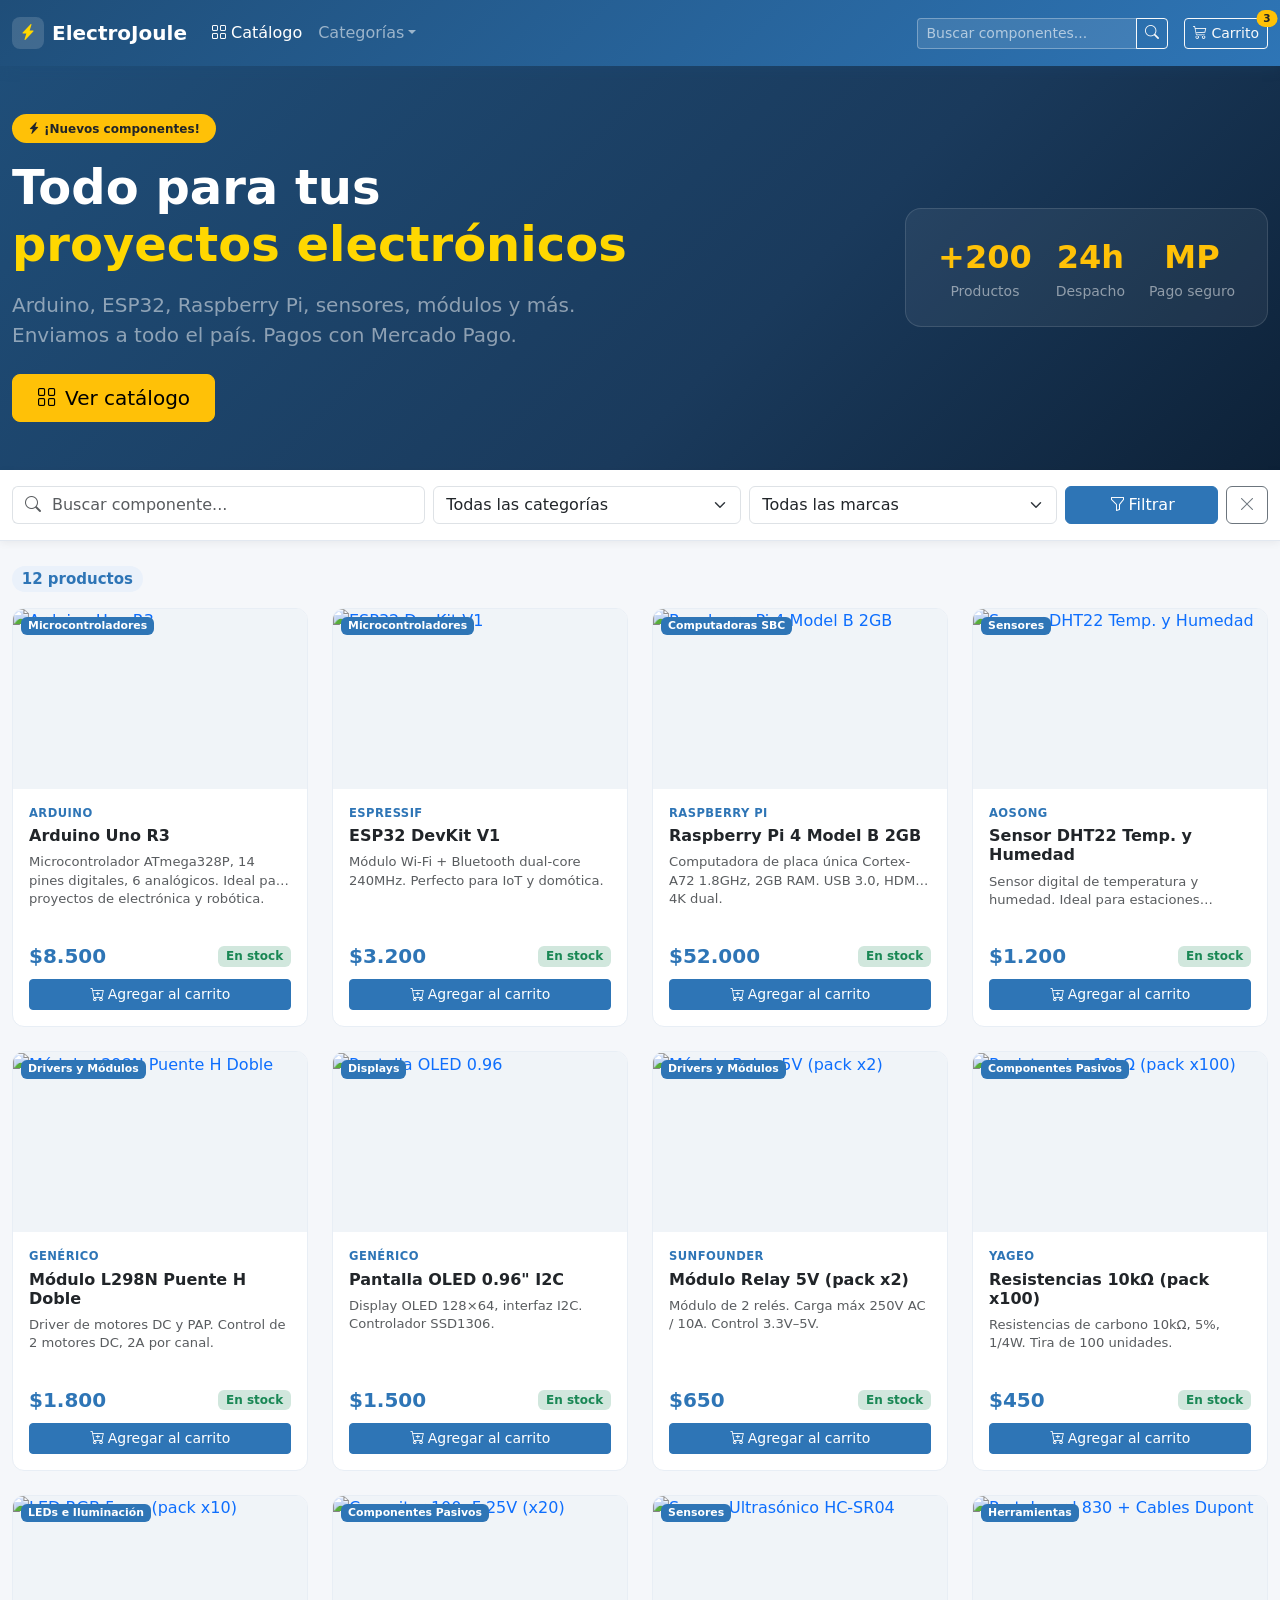
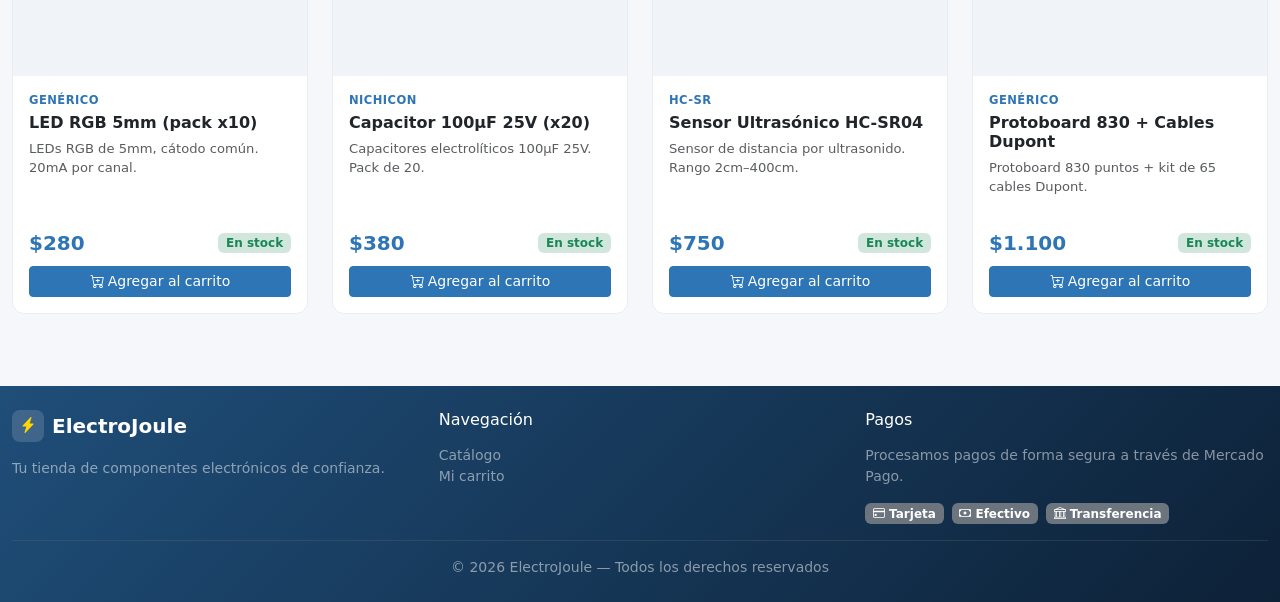
==== TiendaOnline/index.html @ 821ef391 "feat: tienda online estática (solo HTML) para captura de pantalla - Páginas HTML autocontenidas: cat" ====
<!DOCTYPE html>
<html lang="es">
<head>
    <meta charset="utf-8" />
    <meta name="viewport" content="width=device-width, initial-scale=1.0" />
    <title>Catálogo — ElectroJoule</title>
    <link rel="stylesheet" href="https://cdn.jsdelivr.net/npm/bootstrap@5.3.2/dist/css/bootstrap.min.css" />
    <link rel="stylesheet" href="https://cdn.jsdelivr.net/npm/bootstrap-icons@1.11.3/font/bootstrap-icons.min.css" />
    <link rel="stylesheet" href="estilos.css" />
</head>
<body>

<!-- Navbar -->
<nav class="navbar navbar-expand-lg navbar-dark ej-navbar">
    <div class="container-xxl">
        <a class="navbar-brand d-flex align-items-center gap-2" href="index.html">
            <span class="ej-logo-icon"><i class="bi bi-lightning-charge-fill"></i></span>
            <span class="fw-bold fs-5">ElectroJoule</span>
        </a>
        <div class="collapse navbar-collapse">
            <ul class="navbar-nav me-auto mb-2 mb-lg-0">
                <li class="nav-item"><a class="nav-link active" href="index.html"><i class="bi bi-grid me-1"></i>Catálogo</a></li>
                <li class="nav-item dropdown">
                    <a class="nav-link dropdown-toggle" href="#" data-bs-toggle="dropdown">Categorías</a>
                    <ul class="dropdown-menu dropdown-menu-dark">
                        <li><a class="dropdown-item" href="#">Microcontroladores</a></li>
                        <li><a class="dropdown-item" href="#">Sensores</a></li>
                        <li><a class="dropdown-item" href="#">Displays</a></li>
                        <li><a class="dropdown-item" href="#">Drivers y Módulos</a></li>
                    </ul>
                </li>
            </ul>
            <form class="d-flex me-3" onsubmit="return false;">
                <div class="input-group ej-searchbar">
                    <input type="text" class="form-control form-control-sm" placeholder="Buscar componentes..." />
                    <button class="btn btn-sm btn-outline-light"><i class="bi bi-search"></i></button>
                </div>
            </form>
            <a href="carrito.html" class="btn btn-outline-light btn-sm position-relative">
                <i class="bi bi-cart3 me-1"></i>Carrito
                <span class="position-absolute top-0 start-100 translate-middle badge rounded-pill bg-warning text-dark">3</span>
            </a>
        </div>
    </div>
</nav>

<!-- Hero -->
<section class="ej-hero">
    <div class="container-xxl py-5">
        <div class="row align-items-center">
            <div class="col-lg-6">
                <span class="badge bg-warning text-dark mb-3 px-3 py-2 rounded-pill">
                    <i class="bi bi-lightning-charge-fill me-1"></i>¡Nuevos componentes!
                </span>
                <h1 class="display-5 fw-bold text-white mb-3">
                    Todo para tus<br/><span class="ej-hero-accent">proyectos electrónicos</span>
                </h1>
                <p class="lead text-white-50 mb-4">
                    Arduino, ESP32, Raspberry Pi, sensores, módulos y más.<br/>
                    Enviamos a todo el país. Pagos con Mercado Pago.
                </p>
                <a href="#catalogo" class="btn btn-warning btn-lg px-4">
                    <i class="bi bi-grid me-2"></i>Ver catálogo
                </a>
            </div>
            <div class="col-lg-6 d-none d-lg-flex justify-content-end">
                <div class="ej-hero-stats d-flex gap-4">
                    <div class="text-center"><div class="fs-2 fw-bold text-warning">+200</div><div class="text-white-50 small">Productos</div></div>
                    <div class="text-center"><div class="fs-2 fw-bold text-warning">24h</div><div class="text-white-50 small">Despacho</div></div>
                    <div class="text-center"><div class="fs-2 fw-bold text-warning">MP</div><div class="text-white-50 small">Pago seguro</div></div>
                </div>
            </div>
        </div>
    </div>
</section>

<!-- Filtros -->
<section id="catalogo" class="ej-filtros-bar py-3">
    <div class="container-xxl">
        <div class="row g-2 align-items-center">
            <div class="col-md-4">
                <div class="input-group">
                    <span class="input-group-text bg-white border-end-0"><i class="bi bi-search text-muted"></i></span>
                    <input type="text" class="form-control border-start-0 ps-0" placeholder="Buscar componente..." />
                </div>
            </div>
            <div class="col-md-3">
                <select class="form-select">
                    <option>Todas las categorías</option>
                    <option>Microcontroladores</option><option>Sensores</option>
                    <option>Displays</option><option>Componentes Pasivos</option>
                </select>
            </div>
            <div class="col-md-3">
                <select class="form-select">
                    <option>Todas las marcas</option>
                    <option>Arduino</option><option>Espressif</option><option>Raspberry Pi</option>
                </select>
            </div>
            <div class="col-md-2">
                <div class="d-flex gap-2">
                    <button class="btn btn-primary flex-fill"><i class="bi bi-funnel me-1"></i>Filtrar</button>
                    <button class="btn btn-outline-secondary"><i class="bi bi-x-lg"></i></button>
                </div>
            </div>
        </div>
    </div>
</section>

<!-- Grid de productos -->
<section class="py-4">
    <div class="container-xxl">
        <h2 class="fs-5 fw-semibold mb-3">
            <span class="badge bg-primary-subtle text-primary rounded-pill">12 productos</span>
        </h2>
        <div class="row row-cols-1 row-cols-sm-2 row-cols-md-3 row-cols-xl-4 g-4" id="grid"></div>
    </div>
</section>

<!-- Footer -->
<footer class="ej-footer mt-5">
    <div class="container-xxl py-4">
        <div class="row g-4">
            <div class="col-md-4">
                <div class="d-flex align-items-center gap-2 mb-3">
                    <span class="ej-logo-icon"><i class="bi bi-lightning-charge-fill"></i></span>
                    <span class="fw-bold fs-5 text-white">ElectroJoule</span>
                </div>
                <p class="text-white-50 small">Tu tienda de componentes electrónicos de confianza.</p>
            </div>
            <div class="col-md-4">
                <h6 class="text-white mb-3">Navegación</h6>
                <ul class="list-unstyled small">
                    <li><a href="index.html" class="text-white-50 text-decoration-none">Catálogo</a></li>
                    <li><a href="carrito.html" class="text-white-50 text-decoration-none">Mi carrito</a></li>
                </ul>
            </div>
            <div class="col-md-4">
                <h6 class="text-white mb-3">Pagos</h6>
                <p class="text-white-50 small">Procesamos pagos de forma segura a través de Mercado Pago.</p>
                <div class="d-flex gap-2 flex-wrap mt-2">
                    <span class="badge bg-secondary"><i class="bi bi-credit-card me-1"></i>Tarjeta</span>
                    <span class="badge bg-secondary"><i class="bi bi-cash me-1"></i>Efectivo</span>
                    <span class="badge bg-secondary"><i class="bi bi-bank me-1"></i>Transferencia</span>
                </div>
            </div>
        </div>
        <hr class="border-secondary" />
        <p class="text-center text-white-50 small mb-0">© 2026 ElectroJoule — Todos los derechos reservados</p>
    </div>
</footer>

<script src="https://cdn.jsdelivr.net/npm/bootstrap@5.3.2/dist/js/bootstrap.bundle.min.js"></script>
<script>
const productos = [
  {n:"Arduino Uno R3", m:"Arduino", c:"Microcontroladores", p:8500, st:45, d:"Microcontrolador ATmega328P, 14 pines digitales, 6 analógicos. Ideal para proyectos de electrónica y robótica.", img:"https://placehold.co/480x340/1a1a2e/white?text=Arduino+Uno+R3"},
  {n:"ESP32 DevKit V1", m:"Espressif", c:"Microcontroladores", p:3200, st:80, d:"Módulo Wi-Fi + Bluetooth dual-core 240MHz. Perfecto para IoT y domótica.", img:"https://placehold.co/480x340/0f3460/white?text=ESP32+DevKit"},
  {n:"Raspberry Pi 4 Model B 2GB", m:"Raspberry Pi", c:"Computadoras SBC", p:52000, st:12, d:"Computadora de placa única Cortex-A72 1.8GHz, 2GB RAM. USB 3.0, HDMI 4K dual.", img:"https://placehold.co/480x340/e94560/white?text=Raspberry+Pi+4"},
  {n:"Sensor DHT22 Temp. y Humedad", m:"Aosong", c:"Sensores", p:1200, st:120, d:"Sensor digital de temperatura y humedad. Ideal para estaciones meteorológicas.", img:"https://placehold.co/480x340/533483/white?text=Sensor+DHT22"},
  {n:"Módulo L298N Puente H Doble", m:"Genérico", c:"Drivers y Módulos", p:1800, st:60, d:"Driver de motores DC y PAP. Control de 2 motores DC, 2A por canal.", img:"https://placehold.co/480x340/2d6a4f/white?text=Puente+H+L298N"},
  {n:"Pantalla OLED 0.96\" I2C", m:"Genérico", c:"Displays", p:1500, st:75, d:"Display OLED 128×64, interfaz I2C. Controlador SSD1306.", img:"https://placehold.co/480x340/1b4332/white?text=OLED+0.96+I2C"},
  {n:"Módulo Relay 5V (pack x2)", m:"SunFounder", c:"Drivers y Módulos", p:650, st:200, d:"Módulo de 2 relés. Carga máx 250V AC / 10A. Control 3.3V–5V.", img:"https://placehold.co/480x340/d62828/white?text=Relay+5V+x2"},
  {n:"Resistencias 10kΩ (pack x100)", m:"Yageo", c:"Componentes Pasivos", p:450, st:500, d:"Resistencias de carbono 10kΩ, 5%, 1/4W. Tira de 100 unidades.", img:"https://placehold.co/480x340/6a4c93/white?text=Resistencias+10k"},
  {n:"LED RGB 5mm (pack x10)", m:"Genérico", c:"LEDs e Iluminación", p:280, st:800, d:"LEDs RGB de 5mm, cátodo común. 20mA por canal.", img:"https://placehold.co/480x340/f77f00/white?text=LED+RGB+x10"},
  {n:"Capacitor 100µF 25V (x20)", m:"Nichicon", c:"Componentes Pasivos", p:380, st:600, d:"Capacitores electrolíticos 100µF 25V. Pack de 20.", img:"https://placehold.co/480x340/4a4e69/white?text=Cap+100uF+x20"},
  {n:"Sensor Ultrasónico HC-SR04", m:"HC-SR", c:"Sensores", p:750, st:150, d:"Sensor de distancia por ultrasonido. Rango 2cm–400cm.", img:"https://placehold.co/480x340/023e8a/white?text=HC-SR04"},
  {n:"Protoboard 830 + Cables Dupont", m:"Genérico", c:"Herramientas", p:1100, st:90, d:"Protoboard 830 puntos + kit de 65 cables Dupont.", img:"https://placehold.co/480x340/2b9348/white?text=Protoboard+830"},
];
function stockBadge(st){
  if(st>10) return '<span class="badge bg-success-subtle text-success small">En stock</span>';
  if(st>0)  return '<span class="badge bg-warning-subtle text-warning small">Últimas '+st+'</span>';
  return '<span class="badge bg-danger-subtle text-danger small">Sin stock</span>';
}
document.getElementById('grid').innerHTML = productos.map(p => `
  <div class="col">
    <div class="card ej-producto-card h-100">
      <a href="producto.html" class="text-decoration-none">
        <div class="ej-card-img-wrap">
          <img src="${p.img}" alt="${p.n}" loading="lazy" />
          <span class="badge bg-primary ej-badge-cat">${p.c}</span>
        </div>
      </a>
      <div class="card-body d-flex flex-column">
        <p class="ej-marca-label mb-1">${p.m}</p>
        <a href="producto.html" class="text-decoration-none text-dark">
          <h5 class="card-title fs-6 fw-semibold mb-2">${p.n}</h5>
        </a>
        <p class="card-text text-muted small ej-descripcion-truncada flex-grow-1">${p.d}</p>
        <div class="mt-auto pt-3">
          <div class="d-flex justify-content-between align-items-center mb-2">
            <span class="ej-precio fs-5 fw-bold">$${p.p.toLocaleString('es-AR')}</span>
            ${stockBadge(p.st)}
          </div>
          <a href="carrito.html" class="btn btn-primary btn-sm w-100"><i class="bi bi-cart-plus me-1"></i>Agregar al carrito</a>
        </div>
      </div>
    </div>
  </div>`).join('');
</script>
</body>
</html>
---- TiendaOnline/estilos.css ----
/* ── Paleta ElectroJoule ─────────────────────────────── */
:root {
    --ej-primary:      #2E75B6;
    --ej-primary-dark: #1F4E79;
    --ej-primary-light:#BDD7EE;
    --ej-bg:           #F5F7FA;
    --ej-text:         #212529;
    --ej-alt-row:      #EAF1FA;
}

body {
    background-color: var(--ej-bg);
    color: var(--ej-text);
    font-family: 'Segoe UI', system-ui, -apple-system, sans-serif;
}

/* Navbar */
.ej-navbar {
    background: linear-gradient(135deg, var(--ej-primary-dark) 0%, var(--ej-primary) 100%);
    box-shadow: 0 2px 12px rgba(31,78,121,.25);
    padding: .75rem 0;
}
.ej-logo-icon {
    display: inline-flex; align-items: center; justify-content: center;
    width: 32px; height: 32px; background: rgba(255,255,255,.15);
    border-radius: 8px; font-size: 1rem; color: #FFD700;
}
.ej-searchbar .form-control {
    border-color: rgba(255,255,255,.3); background: rgba(255,255,255,.1);
    color: #fff; min-width: 220px;
}
.ej-searchbar .form-control::placeholder { color: rgba(255,255,255,.6); }

/* Hero */
.ej-hero { background: linear-gradient(135deg, var(--ej-primary-dark) 0%, #1a3a5c 60%, #0d2137 100%); }
.ej-hero-accent { color: #FFD700; }
.ej-hero-stats {
    background: rgba(255,255,255,.06); border: 1px solid rgba(255,255,255,.12);
    border-radius: 16px; padding: 1.5rem 2rem;
}

/* Filtros */
.ej-filtros-bar {
    background: #fff; border-bottom: 1px solid #e2e8f0;
    box-shadow: 0 2px 8px rgba(0,0,0,.06); z-index: 900;
}

/* Cards de producto */
.ej-producto-card {
    border: 1px solid #e8eef5; border-radius: 12px;
    transition: transform .18s ease, box-shadow .18s ease;
    background: #fff; overflow: hidden;
}
.ej-producto-card:hover {
    transform: translateY(-4px);
    box-shadow: 0 12px 28px rgba(46,117,182,.15);
    border-color: var(--ej-primary-light);
}
.ej-card-img-wrap {
    position: relative; overflow: hidden; height: 180px; background: #f0f4f8;
}
.ej-card-img-wrap img { width: 100%; height: 100%; object-fit: cover; transition: transform .3s ease; }
.ej-producto-card:hover .ej-card-img-wrap img { transform: scale(1.04); }
.ej-badge-cat {
    position: absolute; top: 8px; left: 8px; font-size: .68rem;
    background-color: var(--ej-primary) !important;
}
.ej-marca-label {
    font-size: .72rem; font-weight: 600; text-transform: uppercase;
    letter-spacing: .04em; color: var(--ej-primary);
}
.ej-descripcion-truncada {
    display: -webkit-box; -webkit-line-clamp: 2; -webkit-box-orient: vertical;
    overflow: hidden; font-size: .82rem; line-height: 1.4;
}

/* Precios */
.ej-precio { color: var(--ej-primary); font-weight: 700; }
.ej-precio-detalle { font-size: 2rem; font-weight: 700; color: var(--ej-primary); }

/* Card headers */
.ej-card-header-primary {
    background: linear-gradient(90deg, var(--ej-primary-dark), var(--ej-primary));
    padding: .85rem 1.25rem;
}

/* Estados de pago */
.ej-status-icon {
    width: 88px; height: 88px; border-radius: 50%;
    display: flex; align-items: center; justify-content: center; font-size: 2.5rem;
}
.ej-status-icon.success { background: #d1fae5; color: #059669; }

/* Footer */
.ej-footer { background: linear-gradient(135deg, var(--ej-primary-dark) 0%, #0d2137 100%); }

/* Overrides */
.btn-primary { background-color: var(--ej-primary); border-color: var(--ej-primary); }
.btn-primary:hover, .btn-primary:focus { background-color: var(--ej-primary-dark); border-color: var(--ej-primary-dark); }
.bg-primary-subtle { background-color: var(--ej-alt-row) !important; }
.text-primary { color: var(--ej-primary) !important; }
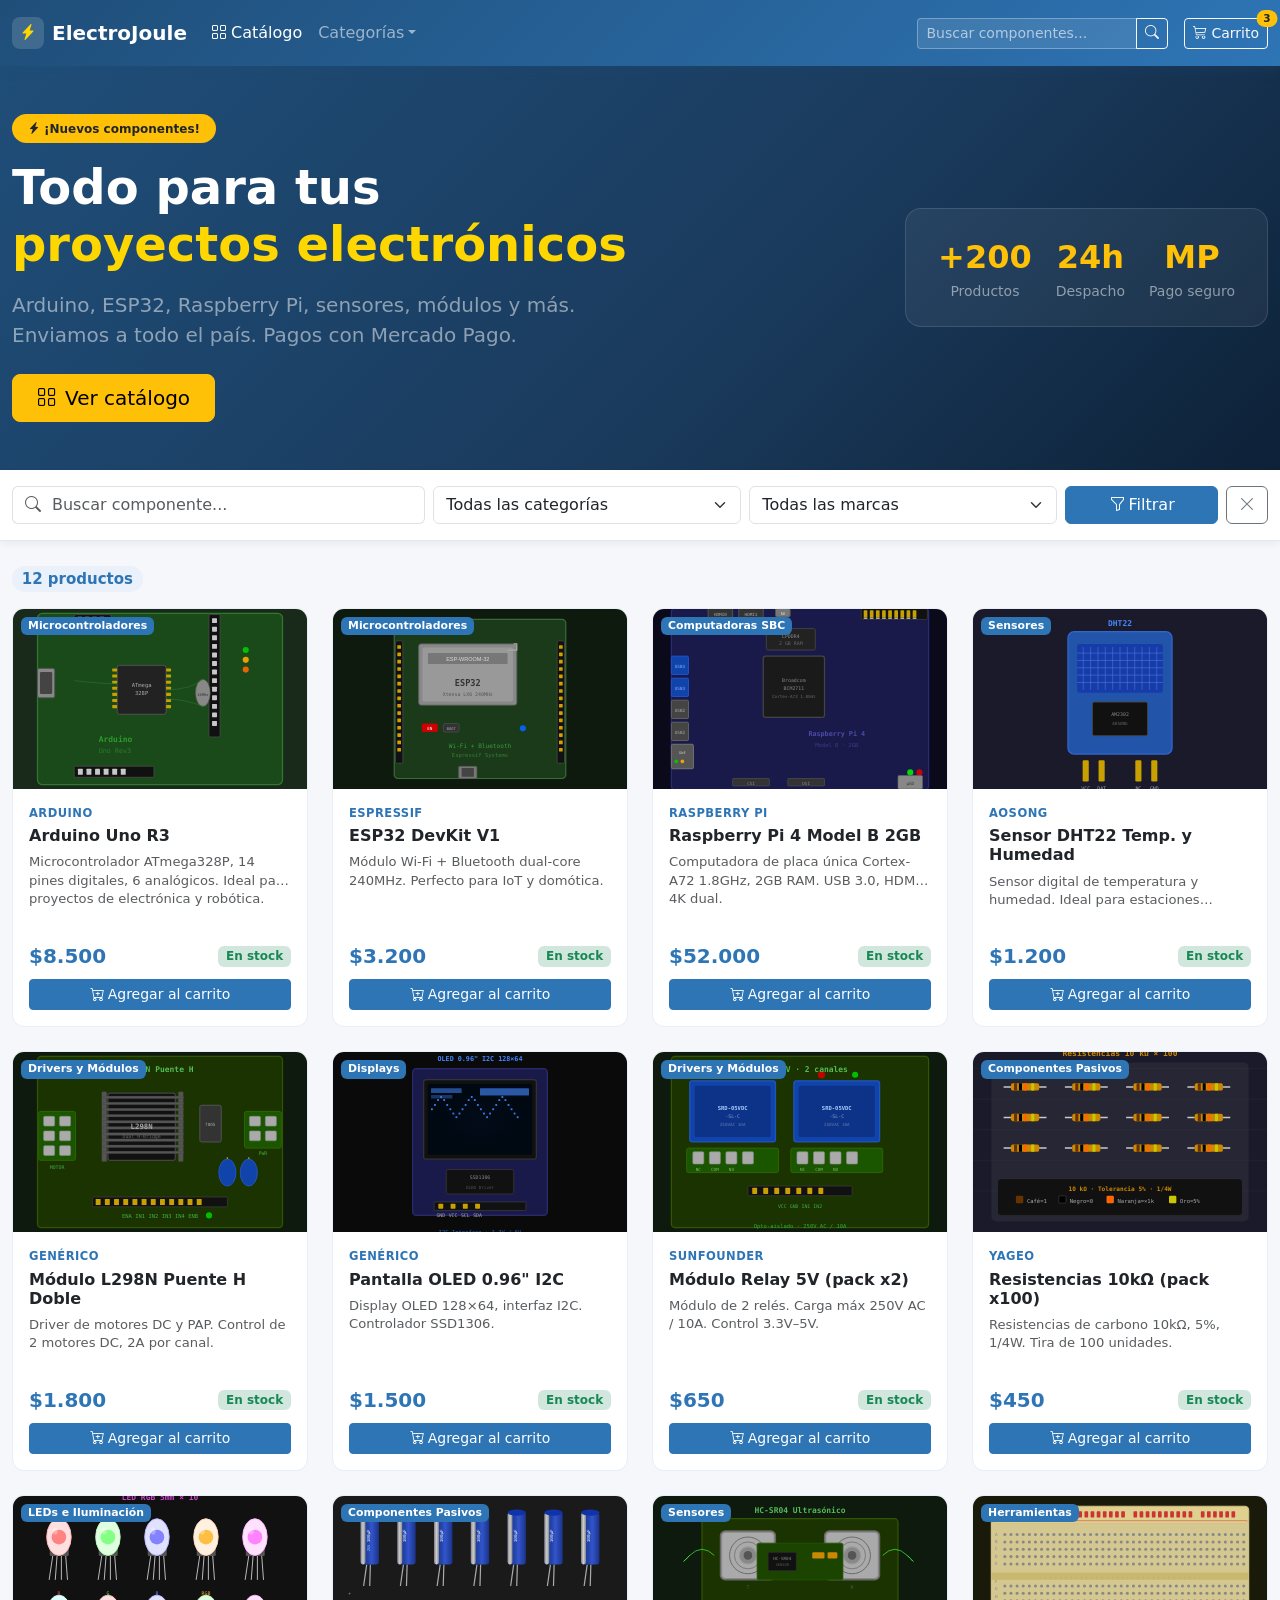
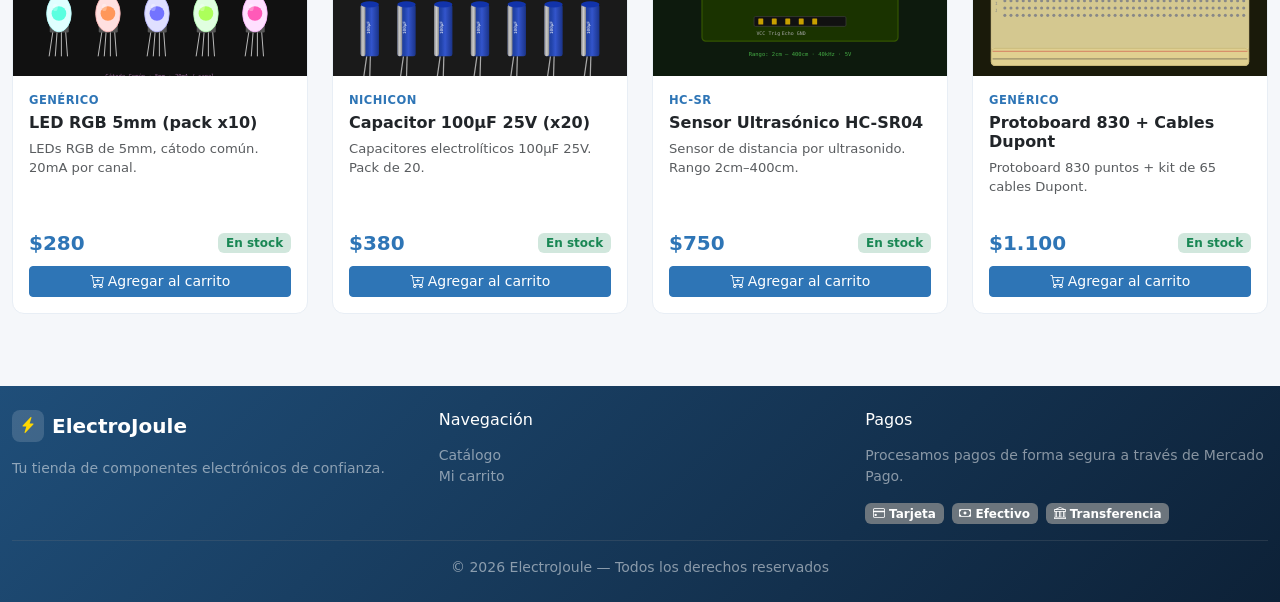
==== commit 8b95b437: "feat: agregar ilustraciones SVG de los 12 componentes electrónicos Cada producto tiene su propio SVG" ====
--- a/TiendaOnline/index.html
+++ b/TiendaOnline/index.html
@@ -153,18 +153,18 @@
 <script src="https://cdn.jsdelivr.net/npm/bootstrap@5.3.2/dist/js/bootstrap.bundle.min.js"></script>
 <script>
 const productos = [
-  {n:"Arduino Uno R3", m:"Arduino", c:"Microcontroladores", p:8500, st:45, d:"Microcontrolador ATmega328P, 14 pines digitales, 6 analógicos. Ideal para proyectos de electrónica y robótica.", img:"https://placehold.co/480x340/1a1a2e/white?text=Arduino+Uno+R3"},
-  {n:"ESP32 DevKit V1", m:"Espressif", c:"Microcontroladores", p:3200, st:80, d:"Módulo Wi-Fi + Bluetooth dual-core 240MHz. Perfecto para IoT y domótica.", img:"https://placehold.co/480x340/0f3460/white?text=ESP32+DevKit"},
-  {n:"Raspberry Pi 4 Model B 2GB", m:"Raspberry Pi", c:"Computadoras SBC", p:52000, st:12, d:"Computadora de placa única Cortex-A72 1.8GHz, 2GB RAM. USB 3.0, HDMI 4K dual.", img:"https://placehold.co/480x340/e94560/white?text=Raspberry+Pi+4"},
-  {n:"Sensor DHT22 Temp. y Humedad", m:"Aosong", c:"Sensores", p:1200, st:120, d:"Sensor digital de temperatura y humedad. Ideal para estaciones meteorológicas.", img:"https://placehold.co/480x340/533483/white?text=Sensor+DHT22"},
-  {n:"Módulo L298N Puente H Doble", m:"Genérico", c:"Drivers y Módulos", p:1800, st:60, d:"Driver de motores DC y PAP. Control de 2 motores DC, 2A por canal.", img:"https://placehold.co/480x340/2d6a4f/white?text=Puente+H+L298N"},
-  {n:"Pantalla OLED 0.96\" I2C", m:"Genérico", c:"Displays", p:1500, st:75, d:"Display OLED 128×64, interfaz I2C. Controlador SSD1306.", img:"https://placehold.co/480x340/1b4332/white?text=OLED+0.96+I2C"},
-  {n:"Módulo Relay 5V (pack x2)", m:"SunFounder", c:"Drivers y Módulos", p:650, st:200, d:"Módulo de 2 relés. Carga máx 250V AC / 10A. Control 3.3V–5V.", img:"https://placehold.co/480x340/d62828/white?text=Relay+5V+x2"},
-  {n:"Resistencias 10kΩ (pack x100)", m:"Yageo", c:"Componentes Pasivos", p:450, st:500, d:"Resistencias de carbono 10kΩ, 5%, 1/4W. Tira de 100 unidades.", img:"https://placehold.co/480x340/6a4c93/white?text=Resistencias+10k"},
-  {n:"LED RGB 5mm (pack x10)", m:"Genérico", c:"LEDs e Iluminación", p:280, st:800, d:"LEDs RGB de 5mm, cátodo común. 20mA por canal.", img:"https://placehold.co/480x340/f77f00/white?text=LED+RGB+x10"},
-  {n:"Capacitor 100µF 25V (x20)", m:"Nichicon", c:"Componentes Pasivos", p:380, st:600, d:"Capacitores electrolíticos 100µF 25V. Pack de 20.", img:"https://placehold.co/480x340/4a4e69/white?text=Cap+100uF+x20"},
-  {n:"Sensor Ultrasónico HC-SR04", m:"HC-SR", c:"Sensores", p:750, st:150, d:"Sensor de distancia por ultrasonido. Rango 2cm–400cm.", img:"https://placehold.co/480x340/023e8a/white?text=HC-SR04"},
-  {n:"Protoboard 830 + Cables Dupont", m:"Genérico", c:"Herramientas", p:1100, st:90, d:"Protoboard 830 puntos + kit de 65 cables Dupont.", img:"https://placehold.co/480x340/2b9348/white?text=Protoboard+830"},
+  {n:"Arduino Uno R3", m:"Arduino", c:"Microcontroladores", p:8500, st:45, d:"Microcontrolador ATmega328P, 14 pines digitales, 6 analógicos. Ideal para proyectos de electrónica y robótica.", img:"img/arduino-uno.svg"},
+  {n:"ESP32 DevKit V1", m:"Espressif", c:"Microcontroladores", p:3200, st:80, d:"Módulo Wi-Fi + Bluetooth dual-core 240MHz. Perfecto para IoT y domótica.", img:"img/esp32.svg"},
+  {n:"Raspberry Pi 4 Model B 2GB", m:"Raspberry Pi", c:"Computadoras SBC", p:52000, st:12, d:"Computadora de placa única Cortex-A72 1.8GHz, 2GB RAM. USB 3.0, HDMI 4K dual.", img:"img/raspberry-pi-4.svg"},
+  {n:"Sensor DHT22 Temp. y Humedad", m:"Aosong", c:"Sensores", p:1200, st:120, d:"Sensor digital de temperatura y humedad. Ideal para estaciones meteorológicas.", img:"img/dht22.svg"},
+  {n:"Módulo L298N Puente H Doble", m:"Genérico", c:"Drivers y Módulos", p:1800, st:60, d:"Driver de motores DC y PAP. Control de 2 motores DC, 2A por canal.", img:"img/l298n.svg"},
+  {n:"Pantalla OLED 0.96\" I2C", m:"Genérico", c:"Displays", p:1500, st:75, d:"Display OLED 128×64, interfaz I2C. Controlador SSD1306.", img:"img/oled.svg"},
+  {n:"Módulo Relay 5V (pack x2)", m:"SunFounder", c:"Drivers y Módulos", p:650, st:200, d:"Módulo de 2 relés. Carga máx 250V AC / 10A. Control 3.3V–5V.", img:"img/relay.svg"},
+  {n:"Resistencias 10kΩ (pack x100)", m:"Yageo", c:"Componentes Pasivos", p:450, st:500, d:"Resistencias de carbono 10kΩ, 5%, 1/4W. Tira de 100 unidades.", img:"img/resistencias.svg"},
+  {n:"LED RGB 5mm (pack x10)", m:"Genérico", c:"LEDs e Iluminación", p:280, st:800, d:"LEDs RGB de 5mm, cátodo común. 20mA por canal.", img:"img/led-rgb.svg"},
+  {n:"Capacitor 100µF 25V (x20)", m:"Nichicon", c:"Componentes Pasivos", p:380, st:600, d:"Capacitores electrolíticos 100µF 25V. Pack de 20.", img:"img/capacitores.svg"},
+  {n:"Sensor Ultrasónico HC-SR04", m:"HC-SR", c:"Sensores", p:750, st:150, d:"Sensor de distancia por ultrasonido. Rango 2cm–400cm.", img:"img/hcsr04.svg"},
+  {n:"Protoboard 830 + Cables Dupont", m:"Genérico", c:"Herramientas", p:1100, st:90, d:"Protoboard 830 puntos + kit de 65 cables Dupont.", img:"img/protoboard.svg"},
 ];
 function stockBadge(st){
   if(st>10) return '<span class="badge bg-success-subtle text-success small">En stock</span>';
